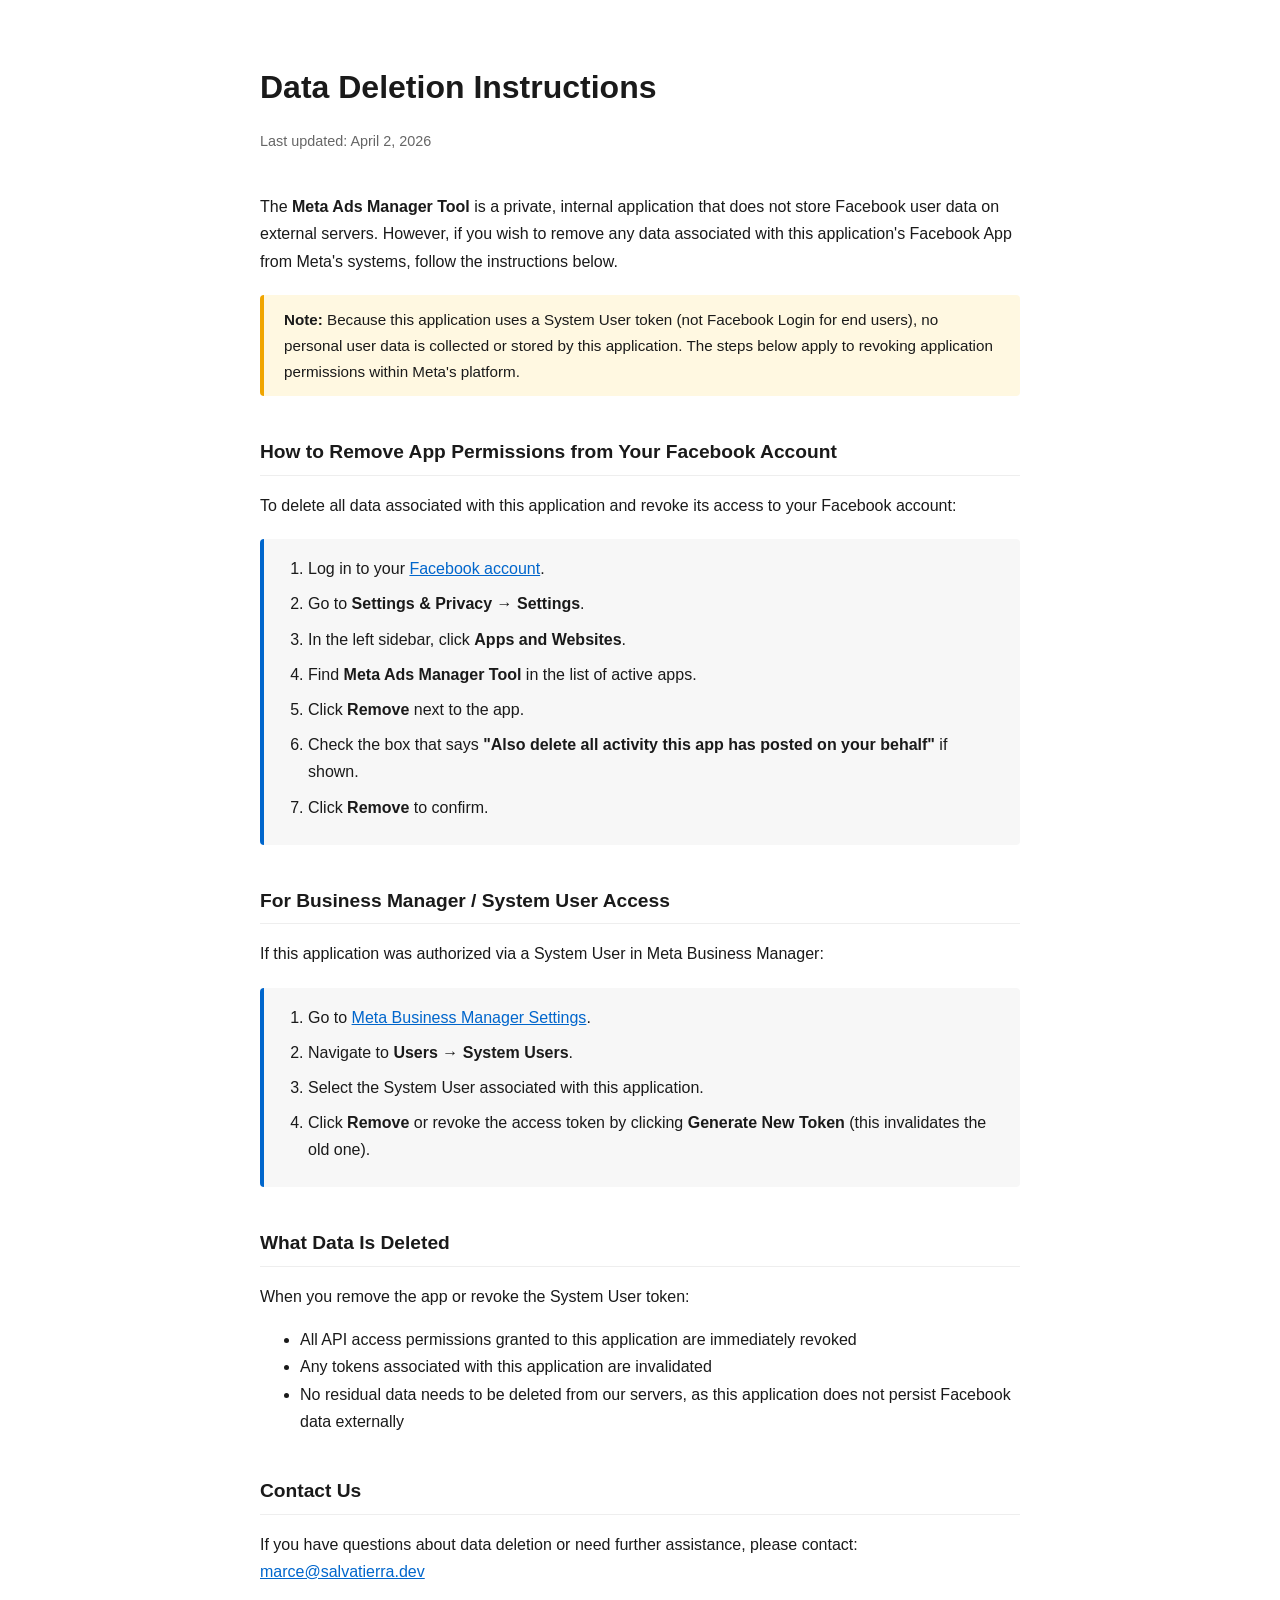
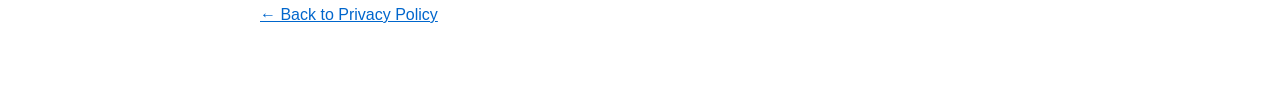
==== data-deletion.html @ dc783558 "Add privacy policy and data deletion pages" ====
<!DOCTYPE html>
<html lang="en">
<head>
  <meta charset="UTF-8" />
  <meta name="viewport" content="width=device-width, initial-scale=1.0" />
  <title>Data Deletion Instructions – Meta Ads Manager Tool</title>
  <style>
    body { font-family: -apple-system, BlinkMacSystemFont, "Segoe UI", Roboto, sans-serif; max-width: 760px; margin: 60px auto; padding: 0 24px; color: #1a1a1a; line-height: 1.7; }
    h1 { font-size: 2rem; margin-bottom: 4px; }
    .meta { color: #666; font-size: 0.9rem; margin-bottom: 40px; }
    h2 { font-size: 1.2rem; margin-top: 40px; border-bottom: 1px solid #eee; padding-bottom: 6px; }
    a { color: #0066cc; }
    .steps { background: #f7f7f7; border-left: 4px solid #0066cc; padding: 16px 24px; border-radius: 4px; margin: 20px 0; }
    .steps ol { margin: 0; padding-left: 20px; }
    .steps li { margin-bottom: 8px; }
    .note { background: #fff8e1; border-left: 4px solid #f0a500; padding: 12px 20px; border-radius: 4px; margin: 20px 0; font-size: 0.95rem; }
  </style>
</head>
<body>
  <h1>Data Deletion Instructions</h1>
  <p class="meta">Last updated: April 2, 2026</p>

  <p>The <strong>Meta Ads Manager Tool</strong> is a private, internal application that does not store Facebook user data on external servers. However, if you wish to remove any data associated with this application's Facebook App from Meta's systems, follow the instructions below.</p>

  <div class="note">
    <strong>Note:</strong> Because this application uses a System User token (not Facebook Login for end users), no personal user data is collected or stored by this application. The steps below apply to revoking application permissions within Meta's platform.
  </div>

  <h2>How to Remove App Permissions from Your Facebook Account</h2>

  <p>To delete all data associated with this application and revoke its access to your Facebook account:</p>

  <div class="steps">
    <ol>
      <li>Log in to your <a href="https://www.facebook.com" target="_blank" rel="noopener">Facebook account</a>.</li>
      <li>Go to <strong>Settings &amp; Privacy</strong> → <strong>Settings</strong>.</li>
      <li>In the left sidebar, click <strong>Apps and Websites</strong>.</li>
      <li>Find <strong>Meta Ads Manager Tool</strong> in the list of active apps.</li>
      <li>Click <strong>Remove</strong> next to the app.</li>
      <li>Check the box that says <strong>"Also delete all activity this app has posted on your behalf"</strong> if shown.</li>
      <li>Click <strong>Remove</strong> to confirm.</li>
    </ol>
  </div>

  <h2>For Business Manager / System User Access</h2>

  <p>If this application was authorized via a System User in Meta Business Manager:</p>

  <div class="steps">
    <ol>
      <li>Go to <a href="https://business.facebook.com/settings" target="_blank" rel="noopener">Meta Business Manager Settings</a>.</li>
      <li>Navigate to <strong>Users</strong> → <strong>System Users</strong>.</li>
      <li>Select the System User associated with this application.</li>
      <li>Click <strong>Remove</strong> or revoke the access token by clicking <strong>Generate New Token</strong> (this invalidates the old one).</li>
    </ol>
  </div>

  <h2>What Data Is Deleted</h2>

  <p>When you remove the app or revoke the System User token:</p>
  <ul>
    <li>All API access permissions granted to this application are immediately revoked</li>
    <li>Any tokens associated with this application are invalidated</li>
    <li>No residual data needs to be deleted from our servers, as this application does not persist Facebook data externally</li>
  </ul>

  <h2>Contact Us</h2>
  <p>If you have questions about data deletion or need further assistance, please contact: <a href="mailto:marce@salvatierra.dev">marce@salvatierra.dev</a></p>

  <p><a href="privacy">← Back to Privacy Policy</a></p>
</body>
</html>
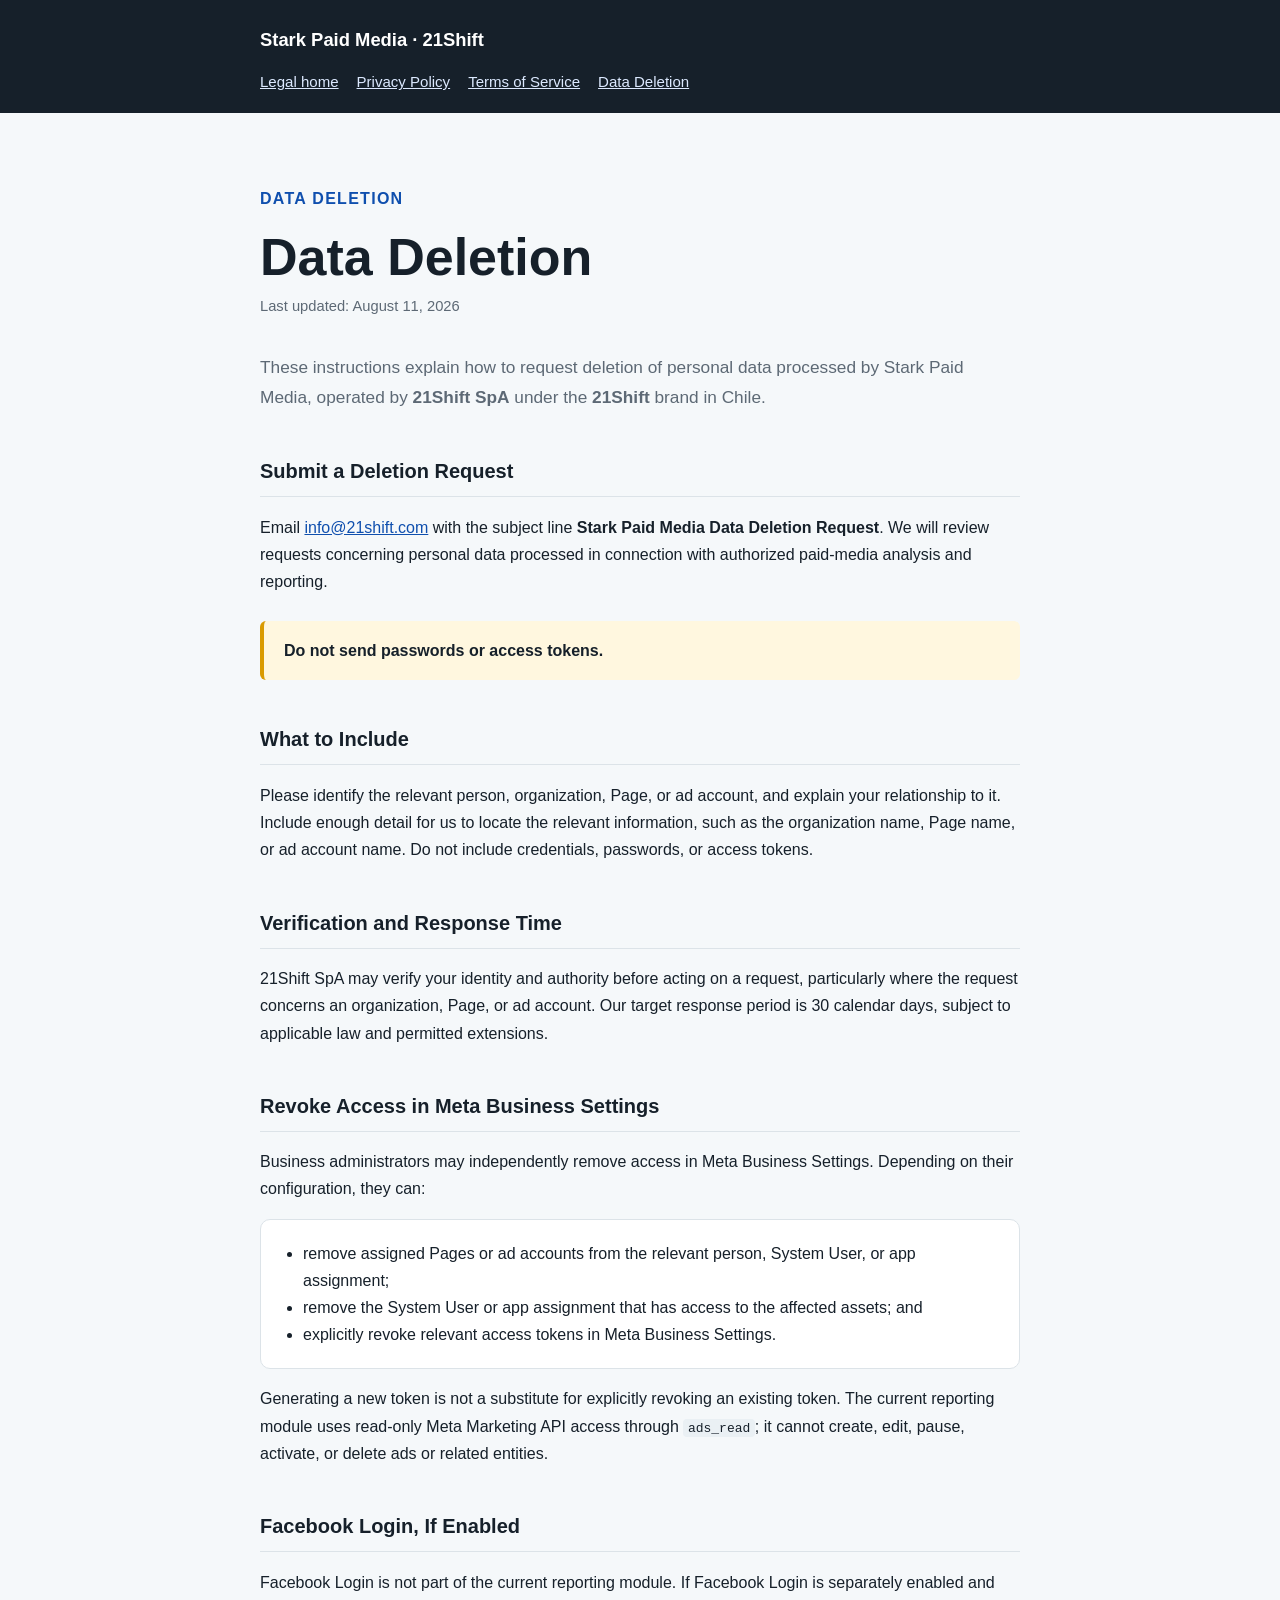
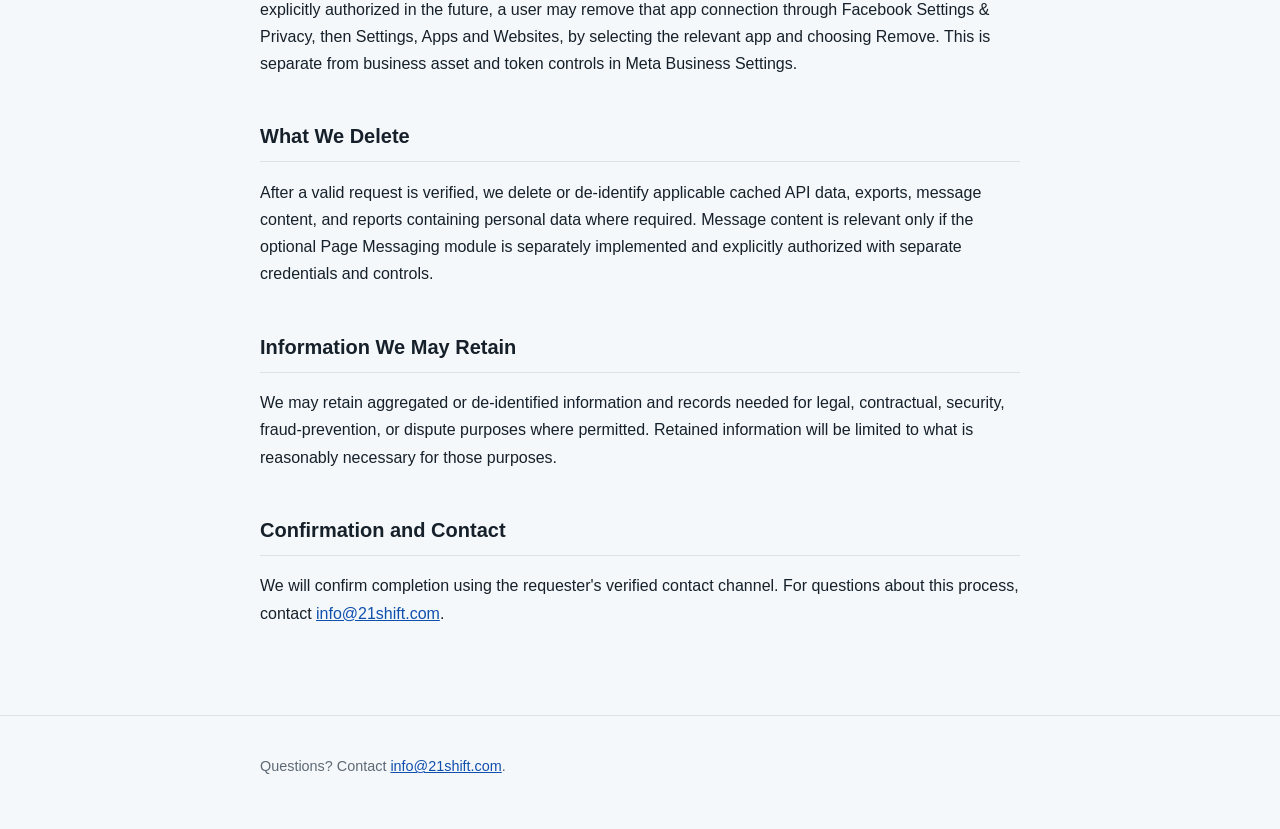
==== commit 031aeb45: "docs: correct Stark Paid Media data deletion process" ====
--- a/data-deletion.html
+++ b/data-deletion.html
@@ -3,70 +3,82 @@
 <head>
   <meta charset="UTF-8" />
   <meta name="viewport" content="width=device-width, initial-scale=1.0" />
-  <title>Data Deletion Instructions – Meta Ads Manager Tool</title>
-  <style>
-    body { font-family: -apple-system, BlinkMacSystemFont, "Segoe UI", Roboto, sans-serif; max-width: 760px; margin: 60px auto; padding: 0 24px; color: #1a1a1a; line-height: 1.7; }
-    h1 { font-size: 2rem; margin-bottom: 4px; }
-    .meta { color: #666; font-size: 0.9rem; margin-bottom: 40px; }
-    h2 { font-size: 1.2rem; margin-top: 40px; border-bottom: 1px solid #eee; padding-bottom: 6px; }
-    a { color: #0066cc; }
-    .steps { background: #f7f7f7; border-left: 4px solid #0066cc; padding: 16px 24px; border-radius: 4px; margin: 20px 0; }
-    .steps ol { margin: 0; padding-left: 20px; }
-    .steps li { margin-bottom: 8px; }
-    .note { background: #fff8e1; border-left: 4px solid #f0a500; padding: 12px 20px; border-radius: 4px; margin: 20px 0; font-size: 0.95rem; }
-  </style>
+  <title>Data Deletion — Stark Paid Media</title>
+  <link rel="stylesheet" href="styles.css" />
 </head>
 <body>
-  <h1>Data Deletion Instructions</h1>
-  <p class="meta">Last updated: April 2, 2026</p>
+  <header class="site-header">
+    <div class="site-header__inner">
+      <p class="brand"><a href="index.html">Stark Paid Media · 21Shift</a></p>
+      <nav class="site-nav" aria-label="Legal documents">
+        <a href="index.html">Legal home</a>
+        <a href="privacy.html">Privacy Policy</a>
+        <a href="terms.html">Terms of Service</a>
+        <a href="data-deletion.html">Data Deletion</a>
+      </nav>
+    </div>
+  </header>
 
-  <p>The <strong>Meta Ads Manager Tool</strong> is a private, internal application that does not store Facebook user data on external servers. However, if you wish to remove any data associated with this application's Facebook App from Meta's systems, follow the instructions below.</p>
+  <main class="page-shell">
+    <p class="eyebrow">Data Deletion</p>
+    <h1>Data Deletion</h1>
+    <p class="meta">Last updated: August 11, 2026</p>
+    <p class="lede">These instructions explain how to request deletion of personal data processed by Stark Paid Media, operated by <strong>21Shift SpA</strong> under the <strong>21Shift</strong> brand in Chile.</p>
 
-  <div class="note">
-    <strong>Note:</strong> Because this application uses a System User token (not Facebook Login for end users), no personal user data is collected or stored by this application. The steps below apply to revoking application permissions within Meta's platform.
-  </div>
+    <section>
+      <h2>Submit a Deletion Request</h2>
+      <p>Email <a href="mailto:info@21shift.com?subject=Stark%20Paid%20Media%20Data%20Deletion%20Request">info@21shift.com</a> with the subject line <strong>Stark Paid Media Data Deletion Request</strong>. We will review requests concerning personal data processed in connection with authorized paid-media analysis and reporting.</p>
+      <aside class="callout callout--warning">
+        <strong>Do not send passwords or access tokens.</strong>
+      </aside>
+    </section>
 
-  <h2>How to Remove App Permissions from Your Facebook Account</h2>
+    <section>
+      <h2>What to Include</h2>
+      <p>Please identify the relevant person, organization, Page, or ad account, and explain your relationship to it. Include enough detail for us to locate the relevant information, such as the organization name, Page name, or ad account name. Do not include credentials, passwords, or access tokens.</p>
+    </section>
 
-  <p>To delete all data associated with this application and revoke its access to your Facebook account:</p>
+    <section>
+      <h2>Verification and Response Time</h2>
+      <p>21Shift SpA may verify your identity and authority before acting on a request, particularly where the request concerns an organization, Page, or ad account. Our target response period is 30 calendar days, subject to applicable law and permitted extensions.</p>
+    </section>
 
-  <div class="steps">
-    <ol>
-      <li>Log in to your <a href="https://www.facebook.com" target="_blank" rel="noopener">Facebook account</a>.</li>
-      <li>Go to <strong>Settings &amp; Privacy</strong> → <strong>Settings</strong>.</li>
-      <li>In the left sidebar, click <strong>Apps and Websites</strong>.</li>
-      <li>Find <strong>Meta Ads Manager Tool</strong> in the list of active apps.</li>
-      <li>Click <strong>Remove</strong> next to the app.</li>
-      <li>Check the box that says <strong>"Also delete all activity this app has posted on your behalf"</strong> if shown.</li>
-      <li>Click <strong>Remove</strong> to confirm.</li>
-    </ol>
-  </div>
+    <section>
+      <h2>Revoke Access in Meta Business Settings</h2>
+      <p>Business administrators may independently remove access in Meta Business Settings. Depending on their configuration, they can:</p>
+      <ul class="steps">
+        <li>remove assigned Pages or ad accounts from the relevant person, System User, or app assignment;</li>
+        <li>remove the System User or app assignment that has access to the affected assets; and</li>
+        <li>explicitly revoke relevant access tokens in Meta Business Settings.</li>
+      </ul>
+      <p>Generating a new token is not a substitute for explicitly revoking an existing token. The current reporting module uses read-only Meta Marketing API access through <code>ads_read</code>; it cannot create, edit, pause, activate, or delete ads or related entities.</p>
+    </section>
 
-  <h2>For Business Manager / System User Access</h2>
+    <section>
+      <h2>Facebook Login, If Enabled</h2>
+      <p>Facebook Login is not part of the current reporting module. If Facebook Login is separately enabled and explicitly authorized in the future, a user may remove that app connection through Facebook Settings &amp; Privacy, then Settings, Apps and Websites, by selecting the relevant app and choosing Remove. This is separate from business asset and token controls in Meta Business Settings.</p>
+    </section>
 
-  <p>If this application was authorized via a System User in Meta Business Manager:</p>
+    <section>
+      <h2>What We Delete</h2>
+      <p>After a valid request is verified, we delete or de-identify applicable cached API data, exports, message content, and reports containing personal data where required. Message content is relevant only if the optional Page Messaging module is separately implemented and explicitly authorized with separate credentials and controls.</p>
+    </section>
 
-  <div class="steps">
-    <ol>
-      <li>Go to <a href="https://business.facebook.com/settings" target="_blank" rel="noopener">Meta Business Manager Settings</a>.</li>
-      <li>Navigate to <strong>Users</strong> → <strong>System Users</strong>.</li>
-      <li>Select the System User associated with this application.</li>
-      <li>Click <strong>Remove</strong> or revoke the access token by clicking <strong>Generate New Token</strong> (this invalidates the old one).</li>
-    </ol>
-  </div>
+    <section>
+      <h2>Information We May Retain</h2>
+      <p>We may retain aggregated or de-identified information and records needed for legal, contractual, security, fraud-prevention, or dispute purposes where permitted. Retained information will be limited to what is reasonably necessary for those purposes.</p>
+    </section>
 
-  <h2>What Data Is Deleted</h2>
+    <section>
+      <h2>Confirmation and Contact</h2>
+      <p>We will confirm completion using the requester's verified contact channel. For questions about this process, contact <a href="mailto:info@21shift.com">info@21shift.com</a>.</p>
+    </section>
+  </main>
 
-  <p>When you remove the app or revoke the System User token:</p>
-  <ul>
-    <li>All API access permissions granted to this application are immediately revoked</li>
-    <li>Any tokens associated with this application are invalidated</li>
-    <li>No residual data needs to be deleted from our servers, as this application does not persist Facebook data externally</li>
-  </ul>
-
-  <h2>Contact Us</h2>
-  <p>If you have questions about data deletion or need further assistance, please contact: <a href="mailto:marce@salvatierra.dev">marce@salvatierra.dev</a></p>
-
-  <p><a href="privacy">← Back to Privacy Policy</a></p>
+  <footer class="site-footer">
+    <div class="site-footer__inner">
+      <p>Questions? Contact <a href="mailto:info@21shift.com">info@21shift.com</a>.</p>
+    </div>
+  </footer>
 </body>
 </html>
--- a/styles.css
+++ b/styles.css
@@ -0,0 +1,58 @@
+:root {
+  color-scheme: light;
+  --ink: #16202a;
+  --muted: #5d6975;
+  --line: #dce3e8;
+  --surface: #ffffff;
+  --surface-soft: #f5f8fa;
+  --accent: #1769e0;
+  --accent-dark: #0f4fae;
+  --warning-bg: #fff7df;
+  --warning-line: #d99a00;
+  --content: 760px;
+}
+
+* { box-sizing: border-box; }
+html { background: var(--surface-soft); }
+body {
+  margin: 0;
+  color: var(--ink);
+  background: var(--surface-soft);
+  font-family: -apple-system, BlinkMacSystemFont, "Segoe UI", Roboto, sans-serif;
+  line-height: 1.7;
+}
+a { color: var(--accent-dark); }
+a:hover { color: var(--accent); }
+a:focus-visible { outline: 3px solid rgba(23, 105, 224, 0.35); outline-offset: 3px; }
+.site-header { background: var(--ink); color: #fff; }
+.site-header__inner, .page-shell, .site-footer__inner {
+  width: min(calc(100% - 40px), var(--content));
+  margin: 0 auto;
+}
+.site-header__inner { padding: 24px 0 18px; }
+.brand { margin: 0; font-size: 1.15rem; font-weight: 700; }
+.brand a { color: inherit; text-decoration: none; }
+.site-nav { display: flex; flex-wrap: wrap; gap: 8px 18px; margin-top: 14px; }
+.site-nav a { color: #dce9ff; font-size: 0.94rem; }
+.page-shell { padding: 56px 0 72px; }
+.eyebrow { color: var(--accent-dark); font-weight: 700; letter-spacing: 0.08em; text-transform: uppercase; }
+h1 { margin: 0 0 8px; font-size: clamp(2rem, 6vw, 3.25rem); line-height: 1.12; }
+h2 { margin-top: 42px; padding-bottom: 8px; border-bottom: 1px solid var(--line); font-size: 1.25rem; }
+h3 { margin-top: 28px; font-size: 1.05rem; }
+.meta, .lede { color: var(--muted); }
+.meta { margin: 0 0 34px; font-size: 0.92rem; }
+.lede { font-size: 1.08rem; }
+.document-grid { display: grid; grid-template-columns: repeat(auto-fit, minmax(210px, 1fr)); gap: 16px; margin-top: 34px; }
+.document-card { display: block; padding: 22px; border: 1px solid var(--line); border-radius: 12px; background: var(--surface); color: inherit; text-decoration: none; }
+.document-card:hover { border-color: var(--accent); color: inherit; transform: translateY(-1px); }
+.document-card strong { display: block; margin-bottom: 6px; }
+.callout { margin: 26px 0; padding: 16px 20px; border-left: 4px solid var(--accent); border-radius: 6px; background: var(--surface); }
+.callout--warning { border-left-color: var(--warning-line); background: var(--warning-bg); }
+.steps { padding: 20px 24px 20px 42px; border: 1px solid var(--line); border-radius: 10px; background: var(--surface); }
+.site-footer { border-top: 1px solid var(--line); color: var(--muted); }
+.site-footer__inner { padding: 24px 0 36px; font-size: 0.9rem; }
+code { padding: 0.12em 0.35em; border-radius: 4px; background: #eaf0f4; }
+@media (max-width: 520px) {
+  .site-header__inner, .page-shell, .site-footer__inner { width: min(calc(100% - 28px), var(--content)); }
+  .page-shell { padding-top: 38px; }
+}
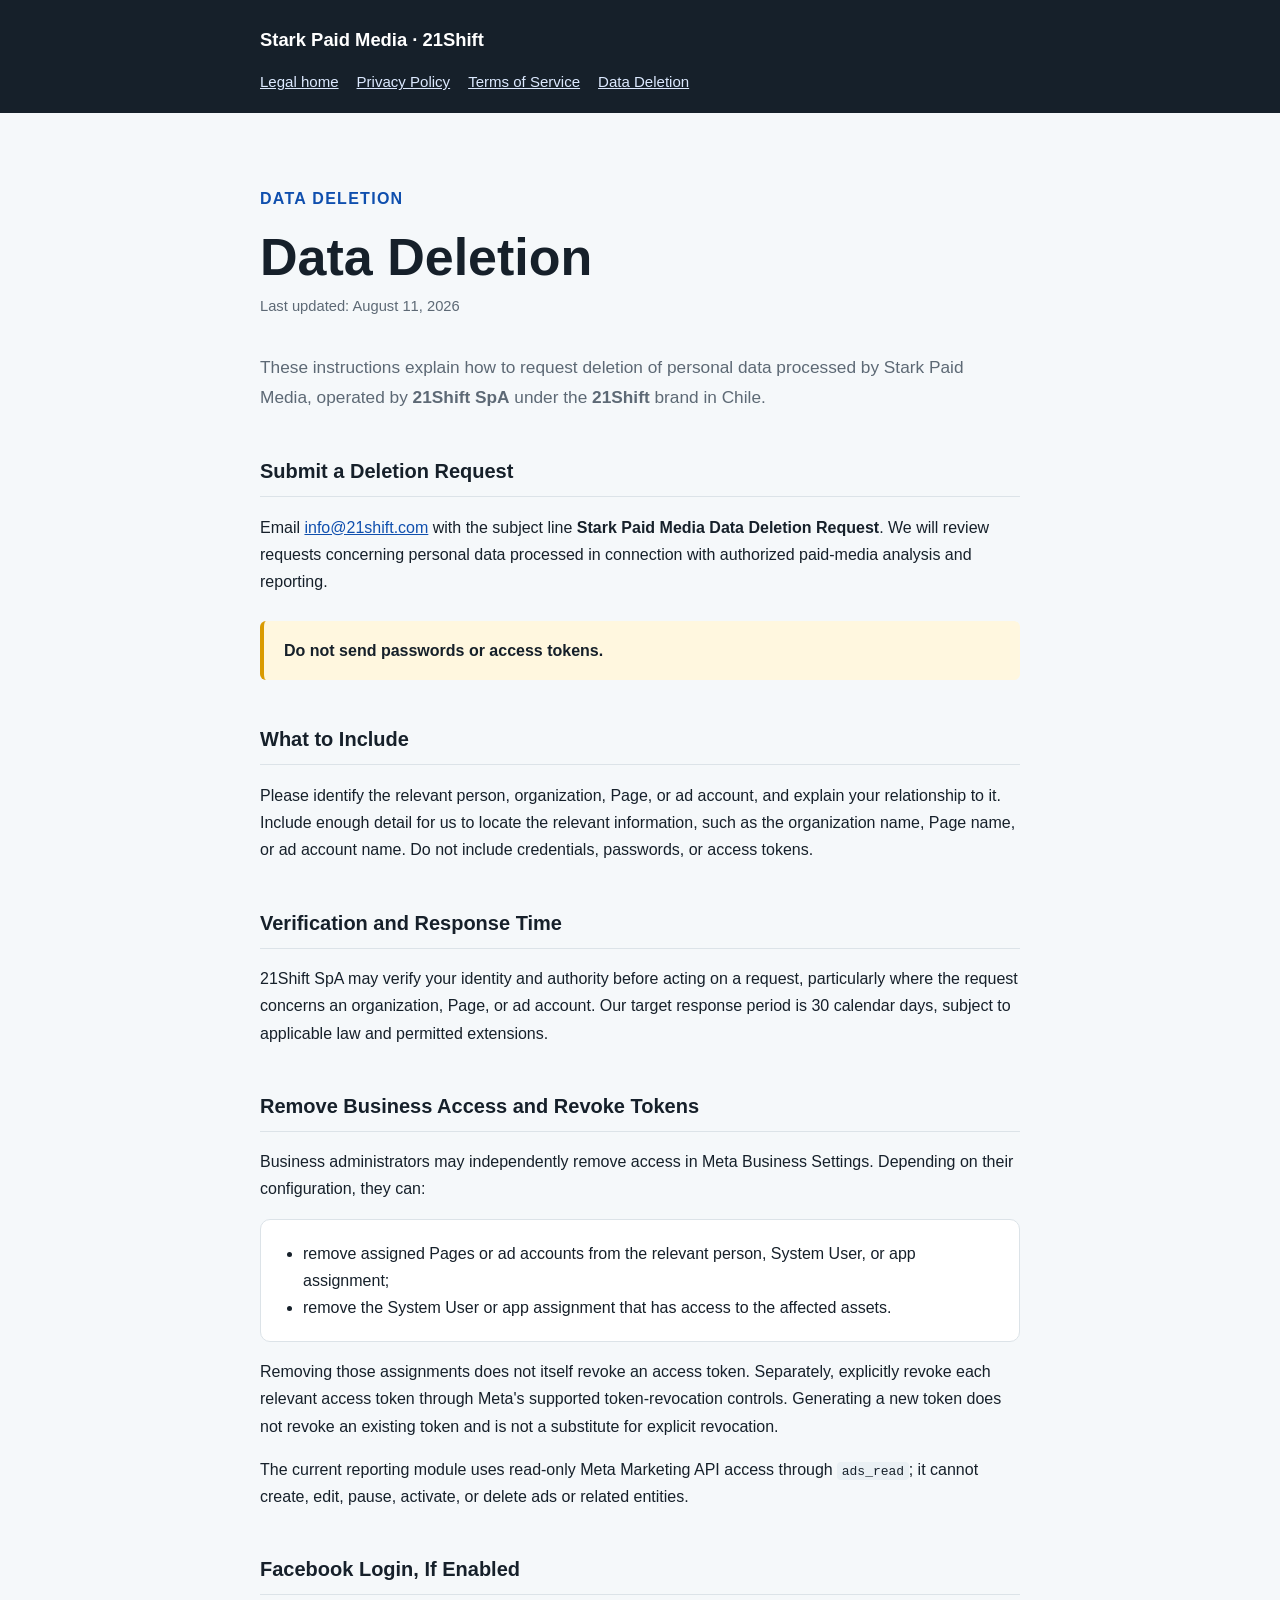
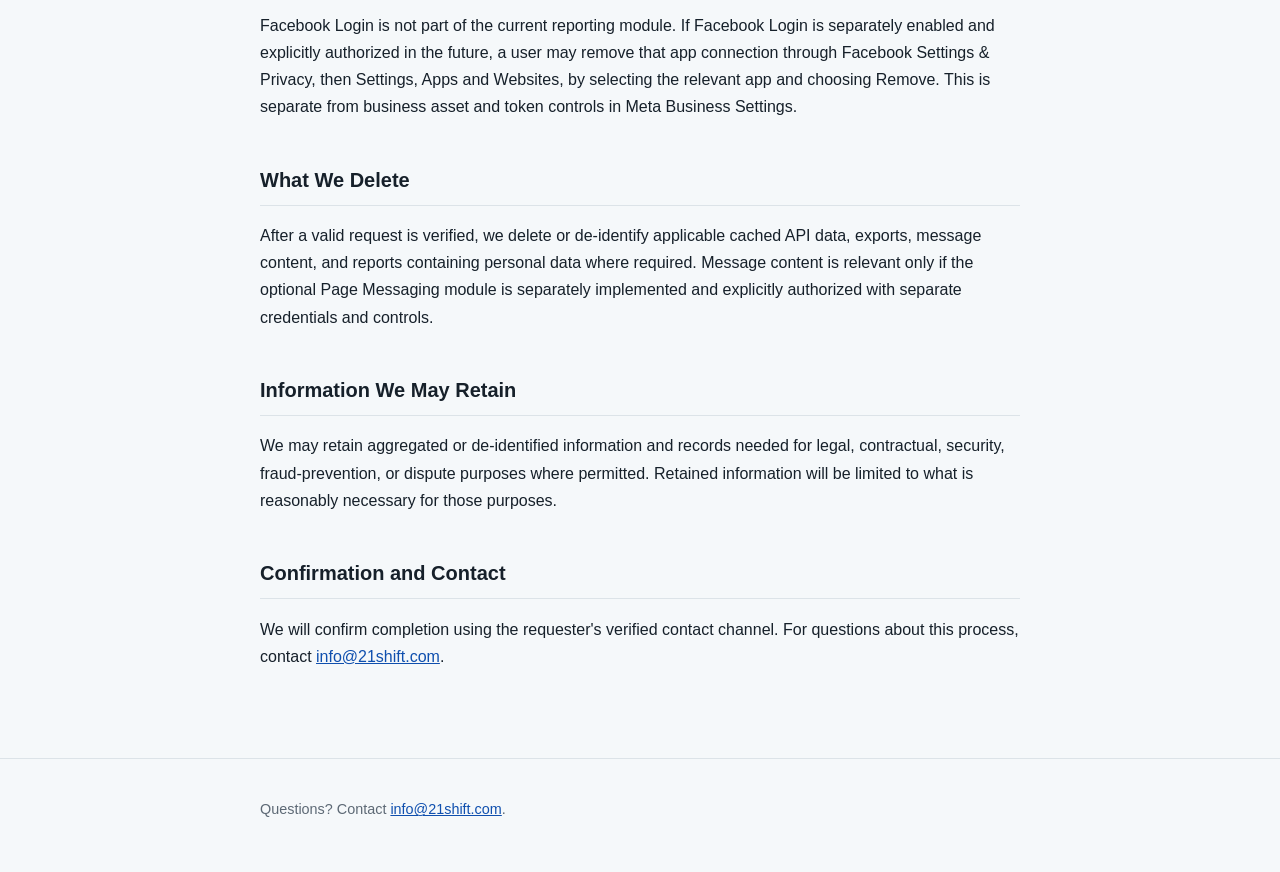
==== commit 9966cd30: "fix: close final legal site review findings" ====
--- a/data-deletion.html
+++ b/data-deletion.html
@@ -44,14 +44,14 @@
     </section>
 
     <section>
-      <h2>Revoke Access in Meta Business Settings</h2>
+      <h2>Remove Business Access and Revoke Tokens</h2>
       <p>Business administrators may independently remove access in Meta Business Settings. Depending on their configuration, they can:</p>
       <ul class="steps">
         <li>remove assigned Pages or ad accounts from the relevant person, System User, or app assignment;</li>
-        <li>remove the System User or app assignment that has access to the affected assets; and</li>
-        <li>explicitly revoke relevant access tokens in Meta Business Settings.</li>
+        <li>remove the System User or app assignment that has access to the affected assets.</li>
       </ul>
-      <p>Generating a new token is not a substitute for explicitly revoking an existing token. The current reporting module uses read-only Meta Marketing API access through <code>ads_read</code>; it cannot create, edit, pause, activate, or delete ads or related entities.</p>
+      <p>Removing those assignments does not itself revoke an access token. Separately, explicitly revoke each relevant access token through Meta's supported token-revocation controls. Generating a new token does not revoke an existing token and is not a substitute for explicit revocation.</p>
+      <p>The current reporting module uses read-only Meta Marketing API access through <code>ads_read</code>; it cannot create, edit, pause, activate, or delete ads or related entities.</p>
     </section>
 
     <section>
